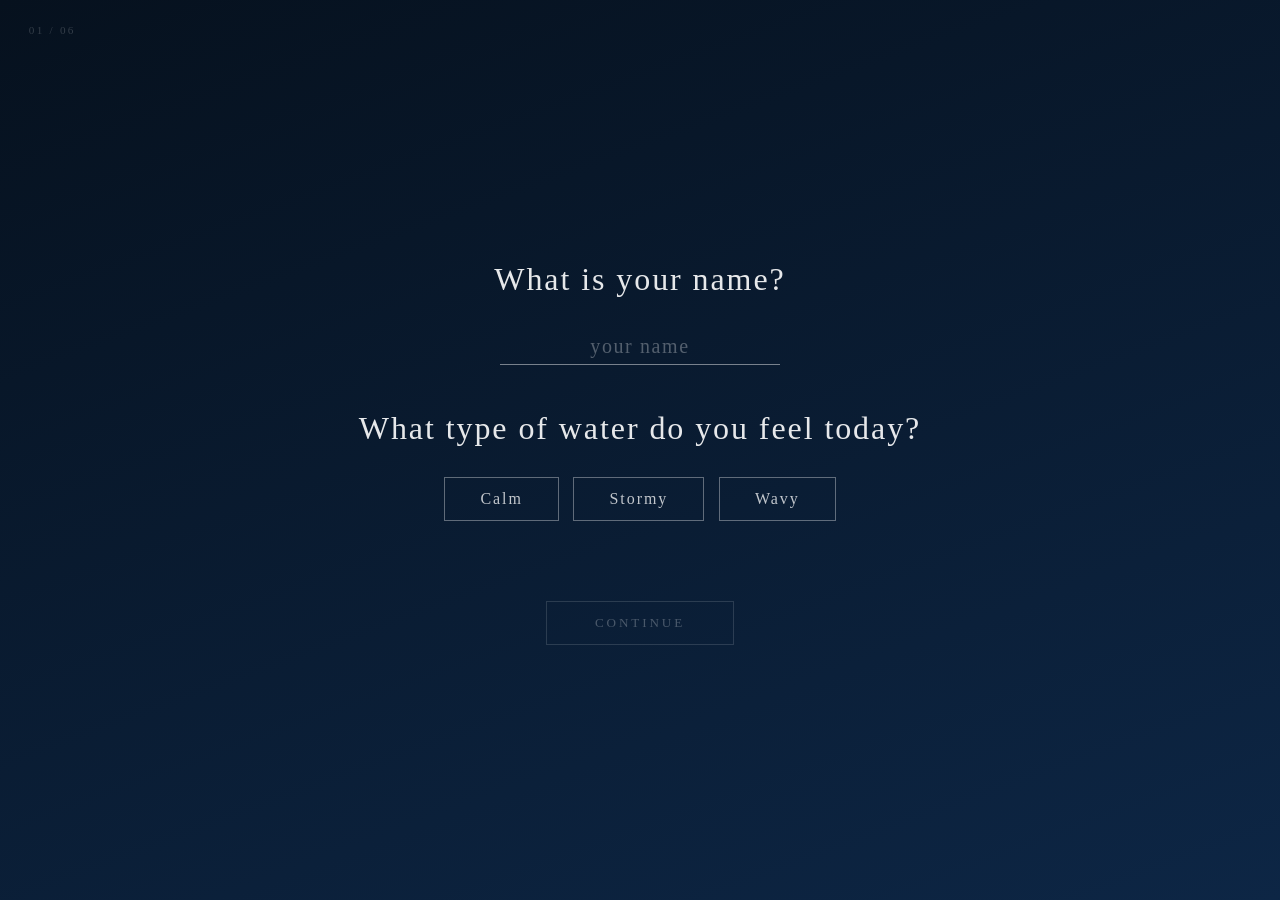
==== form.html @ 4baa75a4 "Add Water Memory form page Co-Authored-By: Claude Sonnet 4.6 <noreply@anthropic.com>" ====
<!DOCTYPE html>
<html lang="en">
<head>
  <meta charset="UTF-8" />
  <meta name="viewport" content="width=device-width, initial-scale=1.0"/>
  <title>Water Memory</title>
  <style>
    *, *::before, *::after { margin: 0; padding: 0; box-sizing: border-box; }

    body {
      font-family: 'Georgia', serif;
      height: 100vh;
      overflow: hidden;
    }

    /* ── Page system ── */
    .page {
      display: none;
      flex-direction: column;
      align-items: center;
      justify-content: center;
      height: 100vh;
      padding: 2rem;
      text-align: center;
      position: relative;
      overflow: hidden;
      animation: fadeIn 1.4s ease;
    }
    .page.active { display: flex; }

    @keyframes fadeIn {
      from { opacity: 0; transform: translateY(12px); }
      to   { opacity: 1; transform: translateY(0); }
    }

    /* ── Typography ── */
    h1 {
      color: rgba(255,255,255,0.9);
      font-size: clamp(1.4rem, 3vw, 2rem);
      font-weight: 300;
      letter-spacing: 0.06em;
      margin-bottom: 1.6rem;
      line-height: 1.5;
    }
    h2 {
      color: rgba(255,255,255,0.88);
      font-size: clamp(1.2rem, 2.5vw, 1.7rem);
      font-weight: 300;
      letter-spacing: 0.08em;
      line-height: 1.8;
      max-width: 600px;
      position: relative;
      z-index: 2;
    }
    h2 em { font-style: italic; opacity: 0.85; }

    /* ── Name input ── */
    .name-wrap { margin-bottom: 2.4rem; }
    input[type="text"] {
      background: transparent;
      border: none;
      border-bottom: 1px solid rgba(255,255,255,0.45);
      color: white;
      font-family: Georgia, serif;
      font-size: 1.25rem;
      letter-spacing: 0.08em;
      outline: none;
      padding: 0.4rem 0;
      text-align: center;
      width: 280px;
    }
    input[type="text"]::placeholder { color: rgba(255,255,255,0.3); }

    /* ── Water buttons ── */
    .water-options {
      display: flex;
      flex-wrap: wrap;
      gap: 0.9rem;
      justify-content: center;
      margin-bottom: 2.4rem;
    }
    .water-btn {
      background: transparent;
      border: 1px solid rgba(255,255,255,0.35);
      color: rgba(255,255,255,0.75);
      cursor: pointer;
      font-family: Georgia, serif;
      font-size: 1rem;
      letter-spacing: 0.12em;
      padding: 0.75rem 2.2rem;
      transition: all 0.35s ease;
    }
    .water-btn:hover  { background: rgba(255,255,255,0.08); border-color: rgba(255,255,255,0.65); color: white; }
    .water-btn.selected { background: rgba(255,255,255,0.15); border-color: white; color: white; }

    /* ── Nav / action buttons ── */
    .next-btn, .submit-btn {
      background: transparent;
      border: 1px solid rgba(255,255,255,0.45);
      color: rgba(255,255,255,0.85);
      cursor: pointer;
      font-family: Georgia, serif;
      font-size: 0.82rem;
      letter-spacing: 0.22em;
      margin-top: 2.6rem;
      padding: 0.8rem 3rem;
      position: relative;
      text-transform: uppercase;
      transition: all 0.3s ease;
      z-index: 2;
    }
    .next-btn:hover, .submit-btn:hover { background: rgba(255,255,255,0.1); border-color: white; color: white; }
    .next-btn:disabled { opacity: 0.3; cursor: default; }

    /* ── Backgrounds ── */
    #step-1         { background: linear-gradient(160deg, #06111e 0%, #0d2645 100%); }
    #step-calm      { background: linear-gradient(180deg, #020e1f 0%, #0b2653 55%, #1a4a8a 100%); }
    #step-stormy    { background: linear-gradient(180deg, #111827 0%, #1e2f4a 50%, #2d3b5e 100%); }
    #step-wavy      { background: #140828; }
    #step-breathe   { background: linear-gradient(160deg, #06111e 0%, #0d2645 100%); }
    #step-choose    { background: linear-gradient(160deg, #06111e 0%, #0d2645 100%); }
    #step-voice     { background: linear-gradient(160deg, #06111e 0%, #0d2645 100%); }
    #step-text      { background: linear-gradient(160deg, #06111e 0%, #0d2645 100%); }
    #step-thankyou  { background: linear-gradient(160deg, #06111e 0%, #0d2645 100%); }

    /* ── Wavy orbs ── */
    .orb {
      position: absolute;
      border-radius: 50%;
      filter: blur(90px);
      opacity: 0.55;
      pointer-events: none;
    }
    .orb-1 { width:480px; height:480px; background:#5b21b6; top:-160px; left:-140px; animation:drift1 10s ease-in-out infinite; }
    .orb-2 { width:420px; height:420px; background:#1d4ed8; bottom:-120px; right:-100px; animation:drift2 12s ease-in-out infinite; }
    .orb-3 { width:320px; height:320px; background:#7c3aed; top:50%; left:52%; transform:translate(-50%,-50%); animation:drift3 9s ease-in-out infinite; }
    @keyframes drift1 { 0%,100%{transform:translate(0,0) scale(1)} 50%{transform:translate(50px,40px) scale(1.08)} }
    @keyframes drift2 { 0%,100%{transform:translate(0,0) scale(1)} 50%{transform:translate(-45px,-35px) scale(1.06)} }
    @keyframes drift3 { 0%,100%{transform:translate(-50%,-50%) scale(1)} 50%{transform:translate(-50%,calc(-50% + 28px)) scale(1.04)} }

    /* ── Breathe ── */
    .breathe-lines { display:flex; flex-direction:column; gap:0.6rem; z-index:2; }
    .breathe-lines p { color:rgba(255,255,255,0.85); font-size:clamp(1rem,2.2vw,1.35rem); font-weight:300; letter-spacing:0.18em; }

    /* ═══════════════════════════════════════════
       STEP 4 — CHOOSE FORMAT
    ═══════════════════════════════════════════ */
    .choose-options {
      display: flex;
      gap: 1.4rem;
      margin-top: 0.5rem;
      z-index: 2;
    }
    .choose-card {
      background: transparent;
      border: 1px solid rgba(255,255,255,0.3);
      color: rgba(255,255,255,0.75);
      cursor: pointer;
      font-family: Georgia, serif;
      display: flex;
      flex-direction: column;
      align-items: center;
      gap: 0.8rem;
      padding: 2rem 2.6rem;
      transition: all 0.35s ease;
      width: 160px;
    }
    .choose-card:hover {
      background: rgba(255,255,255,0.07);
      border-color: rgba(255,255,255,0.7);
      color: white;
    }
    .choose-card-icon { font-size: 2rem; line-height: 1; }
    .choose-card-label {
      font-size: 0.8rem;
      letter-spacing: 0.18em;
      text-transform: uppercase;
    }

    /* ═══════════════════════════════════════════
       STEP 5a — VOICE
    ═══════════════════════════════════════════ */
    #step-voice { justify-content: center; gap: 0; }

    .voice-section {
      display: flex;
      flex-direction: column;
      align-items: center;
      gap: 0.55rem;
      width: 100%;
      max-width: 400px;
      z-index: 2;
    }

    /* Pulsing ring wrapper */
    .record-wrap {
      position: relative;
      display: flex;
      align-items: center;
      justify-content: center;
      width: 100px;
      height: 100px;
      margin-bottom: 0.3rem;
    }
    .record-ring {
      position: absolute;
      inset: 0;
      border-radius: 50%;
      border: 1.5px solid rgba(255,255,255,0.2);
      transition: transform 0.3s, opacity 0.3s;
    }
    .record-ring.pulsing  { animation: ringPulse  1s ease-in-out infinite; border-color: rgba(255,90,90,0.6); }
    .record-ring-2 {
      position: absolute;
      inset: -12px;
      border-radius: 50%;
      border: 1px solid transparent;
    }
    .record-ring-2.pulsing { animation: ringPulse2 1s ease-in-out infinite 0.25s; border-color: rgba(255,90,90,0.3); }

    @keyframes ringPulse  { 0%,100%{transform:scale(1); opacity:.8} 50%{transform:scale(1.5); opacity:.15} }
    @keyframes ringPulse2 { 0%,100%{transform:scale(1); opacity:.5} 50%{transform:scale(1.65);opacity:0}   }

    .record-btn {
      width: 76px;
      height: 76px;
      border-radius: 50%;
      border: 1px solid rgba(255,255,255,0.5);
      background: rgba(255,255,255,0.06);
      color: white;
      cursor: pointer;
      display: flex;
      align-items: center;
      justify-content: center;
      font-size: 1.8rem;
      position: relative;
      transition: background 0.25s, border-color 0.25s, transform 0.1s;
      user-select: none;
      -webkit-user-select: none;
      touch-action: none;
      z-index: 1;
    }
    .record-btn.recording {
      background: rgba(220,60,60,0.25);
      border-color: rgba(255,100,100,0.8);
      transform: scale(0.95);
    }

    .record-hint  { color:rgba(255,255,255,0.4); font-size:0.72rem; letter-spacing:0.16em; text-transform:uppercase; transition:color .3s; }
    .record-hint.active { color:rgba(255,150,150,0.85); }
    .record-timer { color:rgba(255,255,255,0.55); font-size:1rem; letter-spacing:0.12em; font-variant-numeric:tabular-nums; min-height:1.4rem; }
    .mic-error    { color:rgba(255,130,130,0.75); font-size:0.72rem; letter-spacing:0.08em; min-height:1rem; max-width:340px; text-align:center; }

    /* Playback */
    .audio-preview {
      display: none;
      flex-direction: column;
      align-items: center;
      gap: 0.5rem;
      width: 100%;
    }
    .audio-preview audio {
      width: 100%;
      max-width: 300px;
      filter: invert(1) opacity(0.65);
      height: 32px;
    }
    .rerecord-btn {
      background: transparent;
      border: none;
      color: rgba(255,255,255,0.3);
      cursor: pointer;
      font-family: Georgia, serif;
      font-size: 0.72rem;
      letter-spacing: 0.14em;
      text-transform: uppercase;
      transition: color 0.2s;
    }
    .rerecord-btn:hover { color: rgba(255,255,255,0.7); }

    /* Divider */
    .upload-divider {
      display: flex;
      align-items: center;
      gap: 0.8rem;
      width: 100%;
      margin: 0.6rem 0;
    }
    .upload-divider::before,
    .upload-divider::after { content:''; flex:1; height:1px; background:rgba(255,255,255,0.1); }
    .upload-divider span   { color:rgba(255,255,255,0.22); font-size:0.7rem; letter-spacing:0.2em; text-transform:uppercase; }

    /* File fallback link */
    .upload-file-label {
      color: rgba(255,255,255,0.35);
      font-size: 0.75rem;
      letter-spacing: 0.12em;
      text-decoration: underline;
      text-underline-offset: 3px;
      cursor: pointer;
      transition: color 0.2s;
    }
    .upload-file-label:hover { color: rgba(255,255,255,0.65); }
    input[type="file"] { display: none; }

    /* ═══════════════════════════════════════════
       STEP 5b — TEXT
    ═══════════════════════════════════════════ */
    #step-text { justify-content: center; }

    .text-section {
      display: flex;
      flex-direction: column;
      align-items: center;
      gap: 1rem;
      width: 100%;
      max-width: 520px;
      z-index: 2;
    }

    textarea {
      background: rgba(255,255,255,0.04);
      border: 1px solid rgba(255,255,255,0.2);
      border-radius: 0;
      color: rgba(255,255,255,0.85);
      font-family: Georgia, serif;
      font-size: 1rem;
      letter-spacing: 0.04em;
      line-height: 1.8;
      outline: none;
      padding: 1.2rem 1.4rem;
      resize: none;
      width: 100%;
      height: 200px;
      transition: border-color 0.3s;
    }
    textarea::placeholder { color: rgba(255,255,255,0.2); }
    textarea:focus { border-color: rgba(255,255,255,0.45); }

    /* Upload doc fallback inside text section */
    .text-divider {
      display: flex;
      align-items: center;
      gap: 0.8rem;
      width: 100%;
    }
    .text-divider::before,
    .text-divider::after { content:''; flex:1; height:1px; background:rgba(255,255,255,0.1); }
    .text-divider span   { color:rgba(255,255,255,0.22); font-size:0.7rem; letter-spacing:0.2em; text-transform:uppercase; }

    .text-file-label {
      color: rgba(255,255,255,0.35);
      font-size: 0.75rem;
      letter-spacing: 0.12em;
      text-decoration: underline;
      text-underline-offset: 3px;
      cursor: pointer;
      transition: color 0.2s;
    }
    .text-file-label:hover { color: rgba(255,255,255,0.65); }
    .text-file-status { color:rgba(255,255,255,0.5); font-size:0.75rem; min-height:1rem; }

    /* ── Thank you ── */
    .thankyou-name { color:rgba(255,255,255,0.4); font-size:0.85rem; letter-spacing:0.22em; text-transform:uppercase; margin-bottom:1.2rem; }

    /* ── Step indicator ── */
    .step-indicator {
      position: absolute;
      top: 1.5rem;
      left: 1.8rem;
      color: rgba(255,255,255,0.18);
      font-size: 0.7rem;
      letter-spacing: 0.2em;
      text-transform: uppercase;
      z-index: 10;
    }

    /* Back link */
    .back-link {
      position: absolute;
      bottom: 1.8rem;
      left: 50%;
      transform: translateX(-50%);
      background: none;
      border: none;
      color: rgba(255,255,255,0.2);
      cursor: pointer;
      font-family: Georgia, serif;
      font-size: 0.7rem;
      letter-spacing: 0.18em;
      text-transform: uppercase;
      transition: color 0.2s;
      z-index: 10;
    }
    .back-link:hover { color: rgba(255,255,255,0.5); }
  </style>
</head>
<body>

<!-- ─────────────────────────────────────────
     STEP 1 · Name + Water Type
───────────────────────────────────────── -->
<div class="page active" id="step-1">
  <span class="step-indicator">01 / 06</span>

  <div class="name-wrap">
    <h1>What is your name?</h1>
    <input type="text" id="name-input" placeholder="your name" autocomplete="off" />
  </div>

  <h1>What type of water do you feel today?</h1>
  <div class="water-options">
    <button class="water-btn" data-type="calm">Calm</button>
    <button class="water-btn" data-type="stormy">Stormy</button>
    <button class="water-btn" data-type="wavy">Wavy</button>
  </div>

  <button class="next-btn" id="step1-next" disabled>Continue</button>
</div>


<!-- ─────────────────────────────────────────
     STEP 2a · Calm
───────────────────────────────────────── -->
<div class="page" id="step-calm">
  <span class="step-indicator">02 / 06</span>
  <h2 id="calm-greeting" style="font-size:0.9rem;letter-spacing:0.22em;opacity:0.4;margin-bottom:1.8rem;text-transform:uppercase;"></h2>
  <h2>Close your eyes and remember<br>a <em>calm</em> memory next to the water.</h2>
  <button class="next-btn" onclick="goTo('step-breathe')">Next</button>
</div>


<!-- ─────────────────────────────────────────
     STEP 2b · Stormy
───────────────────────────────────────── -->
<div class="page" id="step-stormy">
  <span class="step-indicator">02 / 06</span>
  <div class="orb orb-1" style="background:#1e2f4a;filter:blur(100px);opacity:.4;"></div>
  <h2 id="stormy-greeting" style="font-size:0.9rem;letter-spacing:0.22em;opacity:0.4;margin-bottom:1.8rem;text-transform:uppercase;"></h2>
  <h2>Close your eyes and remember<br>a <em>stormy</em> memory next to the water.</h2>
  <button class="next-btn" onclick="goTo('step-breathe')" style="position:relative;z-index:2;">Next</button>
</div>


<!-- ─────────────────────────────────────────
     STEP 2c · Wavy
───────────────────────────────────────── -->
<div class="page" id="step-wavy">
  <span class="step-indicator">02 / 06</span>
  <div class="orb orb-1"></div>
  <div class="orb orb-2"></div>
  <div class="orb orb-3"></div>
  <h2 id="wavy-greeting" style="font-size:0.9rem;letter-spacing:0.22em;opacity:0.4;margin-bottom:1.8rem;text-transform:uppercase;"></h2>
  <h2>Close your eyes and remember<br>a <em>wavy</em> memory next to the water.</h2>
  <button class="next-btn" onclick="goTo('step-breathe')">Next</button>
</div>


<!-- ─────────────────────────────────────────
     STEP 3 · Breathe
───────────────────────────────────────── -->
<div class="page" id="step-breathe">
  <span class="step-indicator">03 / 06</span>
  <div class="breathe-lines">
    <p>Close your eyes.</p>
    <p>Breathe for 10 seconds.</p>
  </div>
  <button class="next-btn" onclick="goTo('step-choose')">Next</button>
</div>


<!-- ─────────────────────────────────────────
     STEP 4 · Choose format
───────────────────────────────────────── -->
<div class="page" id="step-choose">
  <span class="step-indicator">04 / 06</span>
  <h1 style="margin-bottom:2.4rem;">How would you like<br>to leave your memory?</h1>

  <div class="choose-options">
    <button class="choose-card" onclick="goTo('step-voice')">
      <span class="choose-card-icon">🎙</span>
      <span class="choose-card-label">Voice</span>
    </button>
    <button class="choose-card" onclick="goTo('step-text')">
      <span class="choose-card-icon">✍️</span>
      <span class="choose-card-label">Text</span>
    </button>
  </div>

  <button class="back-link" onclick="goTo('step-breathe')">← back</button>
</div>


<!-- ─────────────────────────────────────────
     STEP 5a · Voice recording
───────────────────────────────────────── -->
<div class="page" id="step-voice">
  <span class="step-indicator">05 / 06</span>
  <h1 style="margin-bottom:2rem;font-size:1.1rem;letter-spacing:0.1em;opacity:0.7;">Leave your voice memory.</h1>

  <div class="voice-section">
    <!-- Animated record button -->
    <div class="record-wrap">
      <div class="record-ring"   id="record-ring"></div>
      <div class="record-ring-2" id="record-ring-2"></div>
      <button class="record-btn" id="record-btn" aria-label="Hold to record">🎙</button>
    </div>

    <p class="record-hint" id="record-hint">Hold to record</p>
    <p class="record-timer"  id="record-timer"></p>
    <p class="mic-error"     id="mic-error"></p>

    <!-- Playback after recording -->
    <div class="audio-preview" id="audio-preview">
      <audio id="audio-playback" controls></audio>
      <button class="rerecord-btn" id="rerecord-btn">↺ Record again</button>
    </div>

    <!-- Upload fallback -->
    <div class="upload-divider"><span>or upload a file</span></div>
    <label for="voice-upload">
      <span class="upload-file-label" id="voice-file-label">Choose audio file</span>
      <input type="file" id="voice-upload" accept="audio/*" onchange="voiceFileSelected(this)">
    </label>
  </div>

  <button class="submit-btn" onclick="submitForm()">Submit Memory</button>
  <button class="back-link" onclick="goTo('step-choose')">← back</button>
</div>


<!-- ─────────────────────────────────────────
     STEP 5b · Text memory
───────────────────────────────────────── -->
<div class="page" id="step-text">
  <span class="step-indicator">05 / 06</span>
  <h1 style="margin-bottom:1.6rem;font-size:1.1rem;letter-spacing:0.1em;opacity:0.7;">Write your memory.</h1>

  <div class="text-section">
    <textarea
      id="memory-textarea"
      placeholder="Begin writing…"
      spellcheck="false"
    ></textarea>

    <p class="text-file-status" id="text-file-status"></p>

    <div class="text-divider"><span>or upload a document</span></div>
    <label for="text-upload">
      <span class="text-file-label" id="text-file-label">Choose file (.txt · .doc · .pdf)</span>
      <input type="file" id="text-upload" accept=".txt,.doc,.docx,.pdf" onchange="textFileSelected(this)">
    </label>
  </div>

  <button class="submit-btn" onclick="submitForm()">Submit Memory</button>
  <button class="back-link" onclick="goTo('step-choose')">← back</button>
</div>


<!-- ─────────────────────────────────────────
     STEP 6 · Thank You
───────────────────────────────────────── -->
<div class="page" id="step-thankyou">
  <span class="step-indicator">06 / 06</span>
  <p class="thankyou-name" id="thankyou-name"></p>
  <h2>Your memory has been received.<br><br>Thank you.</h2>
</div>


<!-- ─────────────────────────────────────────
     SCRIPTS
───────────────────────────────────────── -->
<script>
  /* ═══════════════════════════════════════
     STATE
  ═══════════════════════════════════════ */
  let selectedWater = null;
  let userName      = '';
  let recordedBlob  = null;   // live recording
  let voiceFile     = null;   // uploaded audio file
  let textFile      = null;   // uploaded text file

  /* ═══════════════════════════════════════
     STEP 1 — name + water
  ═══════════════════════════════════════ */
  document.querySelectorAll('.water-btn').forEach(btn => {
    btn.addEventListener('click', function () {
      document.querySelectorAll('.water-btn').forEach(b => b.classList.remove('selected'));
      this.classList.add('selected');
      selectedWater = this.dataset.type;
      validateStep1();
    });
  });
  document.getElementById('name-input').addEventListener('input', validateStep1);

  function validateStep1() {
    const name = document.getElementById('name-input').value.trim();
    document.getElementById('step1-next').disabled = !(name && selectedWater);
  }

  document.getElementById('step1-next').addEventListener('click', function () {
    if (this.disabled) return;
    userName = document.getElementById('name-input').value.trim();
    const g  = userName.toUpperCase();
    ['calm','stormy','wavy'].forEach(t =>
      document.getElementById(t + '-greeting').textContent = g
    );
    goTo('step-' + selectedWater);
  });

  /* ═══════════════════════════════════════
     PAGE TRANSITIONS
  ═══════════════════════════════════════ */
  function goTo(pageId) {
    document.querySelectorAll('.page').forEach(p => p.classList.remove('active'));
    const t = document.getElementById(pageId);
    t.classList.add('active');
    t.style.animation = 'none';
    t.offsetHeight;
    t.style.animation = '';
  }

  /* ═══════════════════════════════════════
     PRESS-AND-HOLD VOICE RECORDER
  ═══════════════════════════════════════ */
  const recordBtn   = document.getElementById('record-btn');
  const recordRing  = document.getElementById('record-ring');
  const recordRing2 = document.getElementById('record-ring-2');
  const recordHint  = document.getElementById('record-hint');
  const recordTimer = document.getElementById('record-timer');
  const micError    = document.getElementById('mic-error');
  const audioPreview  = document.getElementById('audio-preview');
  const audioPlayback = document.getElementById('audio-playback');

  let mediaRecorder = null;
  let audioChunks   = [];
  let micStream     = null;
  let timerInterval = null;
  let recSeconds    = 0;
  let isRecording   = false;

  async function startRecording() {
    if (isRecording) return;
    micError.textContent = '';
    try {
      micStream   = await navigator.mediaDevices.getUserMedia({ audio: true });
      audioChunks = [];

      const mimeType = MediaRecorder.isTypeSupported('audio/webm;codecs=opus')
        ? 'audio/webm;codecs=opus'
        : MediaRecorder.isTypeSupported('audio/webm') ? 'audio/webm' : 'audio/ogg';

      mediaRecorder = new MediaRecorder(micStream, { mimeType });
      mediaRecorder.ondataavailable = e => { if (e.data?.size > 0) audioChunks.push(e.data); };
      mediaRecorder.onstop = () => {
        recordedBlob = new Blob(audioChunks, { type: mimeType });
        audioPlayback.src = URL.createObjectURL(recordedBlob);
        audioPreview.style.display = 'flex';
        recordHint.textContent = '✓  Recording saved';
        recordHint.classList.remove('active');
        recordTimer.textContent = '';
        micStream.getTracks().forEach(t => t.stop());
        voiceFile = null;
        document.getElementById('voice-file-label').textContent = 'Choose audio file';
      };

      mediaRecorder.start(100);
      isRecording = true;
      recordBtn.classList.add('recording');
      recordRing.classList.add('pulsing');
      recordRing2.classList.add('pulsing');
      recordHint.textContent = 'Recording…';
      recordHint.classList.add('active');
      recSeconds = 0;
      recordTimer.textContent = '0:00';
      timerInterval = setInterval(() => {
        recSeconds++;
        recordTimer.textContent = `${Math.floor(recSeconds/60)}:${String(recSeconds%60).padStart(2,'0')}`;
      }, 1000);

    } catch (err) {
      micError.textContent = err.name === 'NotAllowedError'
        ? 'Microphone access denied — please allow it in your browser settings.'
        : 'Could not access microphone.';
    }
  }

  function stopRecording() {
    if (!isRecording) return;
    isRecording = false;
    clearInterval(timerInterval);
    if (mediaRecorder?.state !== 'inactive') mediaRecorder.stop();
    recordBtn.classList.remove('recording');
    recordRing.classList.remove('pulsing');
    recordRing2.classList.remove('pulsing');
  }

  recordBtn.addEventListener('mousedown',   e => { e.preventDefault(); startRecording(); });
  recordBtn.addEventListener('mouseup',     stopRecording);
  recordBtn.addEventListener('mouseleave',  stopRecording);
  recordBtn.addEventListener('touchstart',  e => { e.preventDefault(); startRecording(); }, { passive: false });
  recordBtn.addEventListener('touchend',    e => { e.preventDefault(); stopRecording();  }, { passive: false });
  recordBtn.addEventListener('touchcancel', stopRecording);

  document.getElementById('rerecord-btn').addEventListener('click', () => {
    recordedBlob = null;
    audioPlayback.src = '';
    audioPreview.style.display = 'none';
    recordHint.textContent = 'Hold to record';
    recordTimer.textContent = '';
    micError.textContent = '';
  });

  /* ═══════════════════════════════════════
     FILE INPUTS
  ═══════════════════════════════════════ */
  function voiceFileSelected(input) {
    if (!input.files?.[0]) return;
    voiceFile    = input.files[0];
    recordedBlob = null;
    audioPlayback.src = '';
    audioPreview.style.display = 'none';
    recordHint.textContent = 'Hold to record';
    document.getElementById('voice-file-label').textContent = '✓  ' + voiceFile.name;
  }

  function textFileSelected(input) {
    if (!input.files?.[0]) return;
    textFile = input.files[0];
    document.getElementById('text-file-label').textContent   = '✓  ' + textFile.name;
    document.getElementById('text-file-status').textContent  = '';
    document.getElementById('memory-textarea').value = '';
  }

  /* ═══════════════════════════════════════
     SUBMIT
     ─────────────────────────────────────
     Replace the console.log below with
     your chosen endpoint, e.g.:
       uploadToGoogleDrive(payload)
       uploadToFormspree(payload)
  ═══════════════════════════════════════ */
  function submitForm() {
    const audio     = recordedBlob || voiceFile;
    const textTyped = document.getElementById('memory-textarea').value.trim();
    const textDoc   = textFile;

    const payload = {
      name:  userName,
      water: selectedWater,
      audio,       // Blob or File
      textTyped,   // string (from textarea)
      textDoc      // File (.txt / .doc / .pdf)
    };

    console.log('📤 Submission:', payload);

    // ── Drop-in your upload function here ──
    // uploadToGoogleDrive(payload);

    document.getElementById('thankyou-name').textContent = userName;
    goTo('step-thankyou');
  }
</script>
</body>
</html>
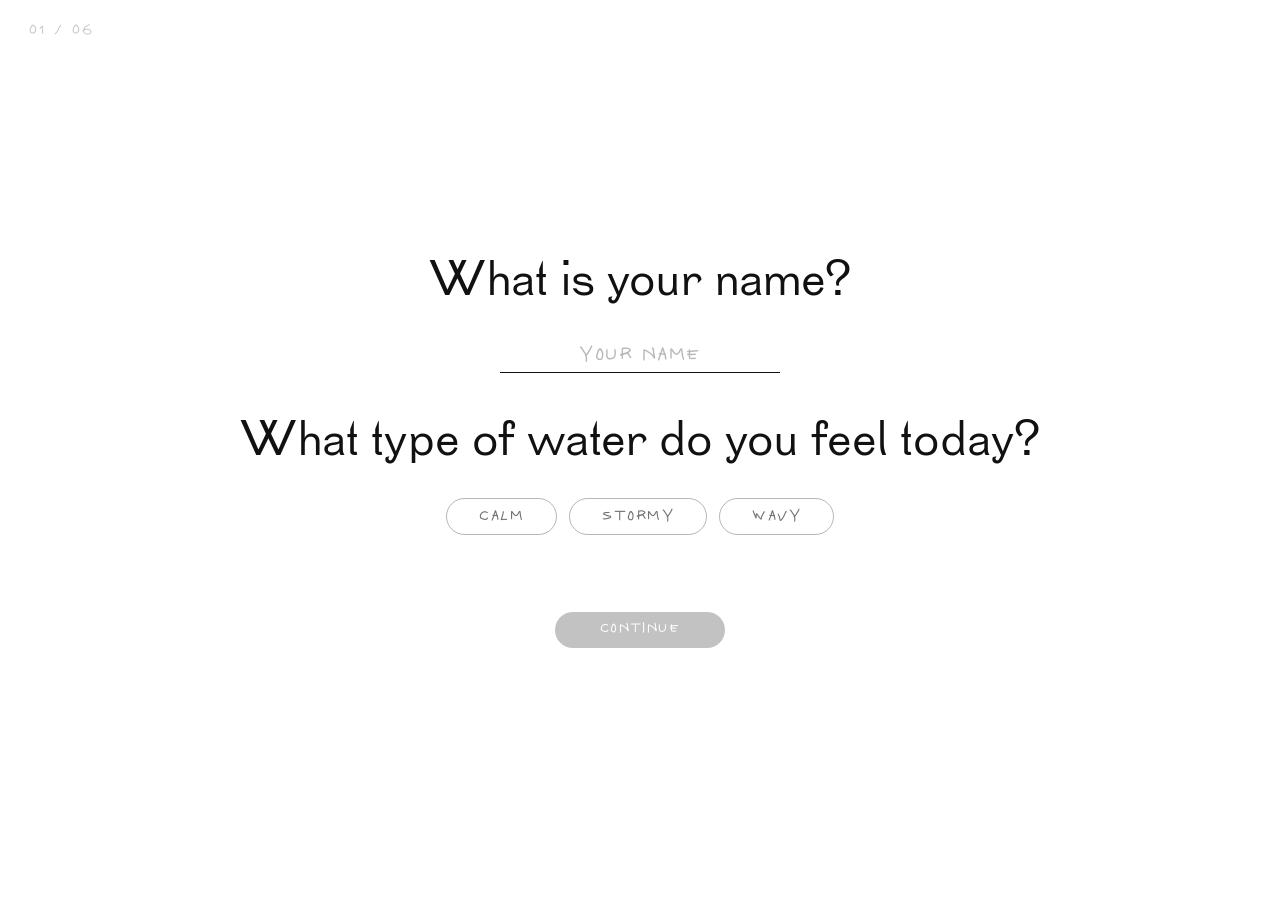
==== commit 3eb7c624: "Restyle form with She Tells design system NaNTresor/CeleScript fonts, white background, brown accent" ====
--- a/form.html
+++ b/form.html
@@ -3,14 +3,42 @@
 <head>
   <meta charset="UTF-8" />
   <meta name="viewport" content="width=device-width, initial-scale=1.0"/>
-  <title>Water Memory</title>
+  <title>Water Memory — She Tells</title>
   <style>
+    @font-face {
+      font-family: 'CeleScript';
+      src: url('Fonts/Celescript (2).ttf') format('truetype');
+    }
+    @font-face {
+      font-family: 'NaNTresor';
+      src: url('Fonts/NaNTresor/ttf/NaNTresorM-ExtraLight.ttf') format('truetype');
+      font-weight: 200;
+    }
+    @font-face {
+      font-family: 'NaNTresor';
+      src: url('Fonts/NaNTresor/ttf/NaNTresorM-Regular.ttf') format('truetype');
+      font-weight: 400;
+    }
+    @font-face {
+      font-family: 'NaNTresor';
+      src: url('Fonts/NaNTresor/ttf/NaNTresorM-Bold.ttf') format('truetype');
+      font-weight: 700;
+    }
+
+    :root {
+      --black: #111111;
+      --white: #ffffff;
+      --brown: #5B2915;
+      --grey:  rgba(17,17,17,0.12);
+    }
+
     *, *::before, *::after { margin: 0; padding: 0; box-sizing: border-box; }
 
-    body {
-      font-family: 'Georgia', serif;
-      height: 100vh;
+    html, body {
+      width: 100%;
+      height: 100%;
       overflow: hidden;
+      background: var(--white);
     }
 
     /* ── Page system ── */
@@ -24,164 +52,184 @@
       text-align: center;
       position: relative;
       overflow: hidden;
-      animation: fadeIn 1.4s ease;
+      background: var(--white);
+      animation: fadeIn 1s ease;
     }
     .page.active { display: flex; }
 
     @keyframes fadeIn {
-      from { opacity: 0; transform: translateY(12px); }
+      from { opacity: 0; transform: translateY(10px); }
       to   { opacity: 1; transform: translateY(0); }
     }
 
     /* ── Typography ── */
     h1 {
-      color: rgba(255,255,255,0.9);
-      font-size: clamp(1.4rem, 3vw, 2rem);
-      font-weight: 300;
-      letter-spacing: 0.06em;
-      margin-bottom: 1.6rem;
+      font-family: 'NaNTresor', serif;
+      font-weight: 200;
+      color: var(--black);
+      font-size: clamp(1.8rem, 4vw, 3rem);
+      letter-spacing: -0.02em;
+      margin-bottom: 1.8rem;
+      line-height: 1.2;
+    }
+    h2 {
+      font-family: 'NaNTresor', serif;
+      font-weight: 200;
+      color: var(--black);
+      font-size: clamp(1.4rem, 3vw, 2.2rem);
+      letter-spacing: -0.01em;
       line-height: 1.5;
-    }
-    h2 {
-      color: rgba(255,255,255,0.88);
-      font-size: clamp(1.2rem, 2.5vw, 1.7rem);
-      font-weight: 300;
-      letter-spacing: 0.08em;
-      line-height: 1.8;
       max-width: 600px;
       position: relative;
       z-index: 2;
     }
-    h2 em { font-style: italic; opacity: 0.85; }
+    h2 em { font-style: italic; color: var(--brown); }
 
     /* ── Name input ── */
     .name-wrap { margin-bottom: 2.4rem; }
     input[type="text"] {
       background: transparent;
       border: none;
-      border-bottom: 1px solid rgba(255,255,255,0.45);
-      color: white;
-      font-family: Georgia, serif;
-      font-size: 1.25rem;
+      border-bottom: 1.5px solid var(--black);
+      color: var(--black);
+      font-family: 'CeleScript', cursive;
+      font-size: 1.2rem;
       letter-spacing: 0.08em;
       outline: none;
       padding: 0.4rem 0;
       text-align: center;
       width: 280px;
-    }
-    input[type="text"]::placeholder { color: rgba(255,255,255,0.3); }
+      transition: border-color 0.2s;
+    }
+    input[type="text"]:focus { border-color: var(--brown); }
+    input[type="text"]::placeholder { color: rgba(17,17,17,0.3); }
 
     /* ── Water buttons ── */
     .water-options {
       display: flex;
       flex-wrap: wrap;
-      gap: 0.9rem;
+      gap: 0.75rem;
       justify-content: center;
       margin-bottom: 2.4rem;
     }
     .water-btn {
       background: transparent;
-      border: 1px solid rgba(255,255,255,0.35);
-      color: rgba(255,255,255,0.75);
+      border: 1.5px solid rgba(17,17,17,0.3);
+      color: rgba(17,17,17,0.6);
       cursor: pointer;
-      font-family: Georgia, serif;
-      font-size: 1rem;
-      letter-spacing: 0.12em;
-      padding: 0.75rem 2.2rem;
-      transition: all 0.35s ease;
-    }
-    .water-btn:hover  { background: rgba(255,255,255,0.08); border-color: rgba(255,255,255,0.65); color: white; }
-    .water-btn.selected { background: rgba(255,255,255,0.15); border-color: white; color: white; }
-
-    /* ── Nav / action buttons ── */
+      font-family: 'CeleScript', cursive;
+      font-size: clamp(11px, 1.2vw, 15px);
+      letter-spacing: 0.1em;
+      padding: 0.6rem 2rem;
+      border-radius: 2rem;
+      transition: all 0.25s ease;
+    }
+    .water-btn:hover { border-color: var(--black); color: var(--black); }
+    .water-btn.selected {
+      background: var(--brown);
+      border-color: var(--brown);
+      color: var(--white);
+    }
+
+    /* ── Primary action buttons ── */
     .next-btn, .submit-btn {
-      background: transparent;
-      border: 1px solid rgba(255,255,255,0.45);
-      color: rgba(255,255,255,0.85);
+      background: var(--black);
+      border: none;
+      color: var(--white);
       cursor: pointer;
-      font-family: Georgia, serif;
-      font-size: 0.82rem;
-      letter-spacing: 0.22em;
-      margin-top: 2.6rem;
-      padding: 0.8rem 3rem;
+      font-family: 'CeleScript', cursive;
+      font-size: clamp(11px, 1.1vw, 14px);
+      letter-spacing: 0.1em;
+      margin-top: 2.4rem;
+      padding: 0.65rem 2.8rem;
+      border-radius: 2rem;
+      text-transform: uppercase;
+      transition: background 0.2s, transform 0.1s;
       position: relative;
+      z-index: 2;
+    }
+    .next-btn:hover, .submit-btn:hover { background: #333; }
+    .next-btn:active, .submit-btn:active { transform: scale(0.97); }
+    .next-btn:disabled { opacity: 0.25; cursor: default; }
+
+    /* ── Step indicator ── */
+    .step-indicator {
+      position: absolute;
+      top: 1.5rem;
+      left: 1.8rem;
+      font-family: 'CeleScript', cursive;
+      color: rgba(17,17,17,0.25);
+      font-size: clamp(9px, 1vw, 12px);
+      letter-spacing: 0.2em;
       text-transform: uppercase;
-      transition: all 0.3s ease;
-      z-index: 2;
-    }
-    .next-btn:hover, .submit-btn:hover { background: rgba(255,255,255,0.1); border-color: white; color: white; }
-    .next-btn:disabled { opacity: 0.3; cursor: default; }
-
-    /* ── Backgrounds ── */
-    #step-1         { background: linear-gradient(160deg, #06111e 0%, #0d2645 100%); }
-    #step-calm      { background: linear-gradient(180deg, #020e1f 0%, #0b2653 55%, #1a4a8a 100%); }
-    #step-stormy    { background: linear-gradient(180deg, #111827 0%, #1e2f4a 50%, #2d3b5e 100%); }
-    #step-wavy      { background: #140828; }
-    #step-breathe   { background: linear-gradient(160deg, #06111e 0%, #0d2645 100%); }
-    #step-choose    { background: linear-gradient(160deg, #06111e 0%, #0d2645 100%); }
-    #step-voice     { background: linear-gradient(160deg, #06111e 0%, #0d2645 100%); }
-    #step-text      { background: linear-gradient(160deg, #06111e 0%, #0d2645 100%); }
-    #step-thankyou  { background: linear-gradient(160deg, #06111e 0%, #0d2645 100%); }
-
-    /* ── Wavy orbs ── */
-    .orb {
+      z-index: 10;
+    }
+
+    /* ── Back link ── */
+    .back-link {
       position: absolute;
-      border-radius: 50%;
-      filter: blur(90px);
-      opacity: 0.55;
-      pointer-events: none;
-    }
-    .orb-1 { width:480px; height:480px; background:#5b21b6; top:-160px; left:-140px; animation:drift1 10s ease-in-out infinite; }
-    .orb-2 { width:420px; height:420px; background:#1d4ed8; bottom:-120px; right:-100px; animation:drift2 12s ease-in-out infinite; }
-    .orb-3 { width:320px; height:320px; background:#7c3aed; top:50%; left:52%; transform:translate(-50%,-50%); animation:drift3 9s ease-in-out infinite; }
-    @keyframes drift1 { 0%,100%{transform:translate(0,0) scale(1)} 50%{transform:translate(50px,40px) scale(1.08)} }
-    @keyframes drift2 { 0%,100%{transform:translate(0,0) scale(1)} 50%{transform:translate(-45px,-35px) scale(1.06)} }
-    @keyframes drift3 { 0%,100%{transform:translate(-50%,-50%) scale(1)} 50%{transform:translate(-50%,calc(-50% + 28px)) scale(1.04)} }
+      bottom: 1.8rem;
+      left: 50%;
+      transform: translateX(-50%);
+      background: none;
+      border: none;
+      color: rgba(17,17,17,0.3);
+      cursor: pointer;
+      font-family: 'CeleScript', cursive;
+      font-size: clamp(9px, 1vw, 12px);
+      letter-spacing: 0.18em;
+      text-transform: uppercase;
+      transition: color 0.2s;
+      z-index: 10;
+      white-space: nowrap;
+    }
+    .back-link:hover { color: var(--black); }
 
     /* ── Breathe ── */
-    .breathe-lines { display:flex; flex-direction:column; gap:0.6rem; z-index:2; }
-    .breathe-lines p { color:rgba(255,255,255,0.85); font-size:clamp(1rem,2.2vw,1.35rem); font-weight:300; letter-spacing:0.18em; }
-
-    /* ═══════════════════════════════════════════
-       STEP 4 — CHOOSE FORMAT
-    ═══════════════════════════════════════════ */
+    .breathe-lines { display: flex; flex-direction: column; gap: 0.6rem; }
+    .breathe-lines p {
+      font-family: 'NaNTresor', serif;
+      font-weight: 200;
+      color: var(--black);
+      font-size: clamp(1.2rem, 2.5vw, 1.8rem);
+      letter-spacing: 0.04em;
+    }
+
+    /* ── Choose format cards ── */
     .choose-options {
       display: flex;
-      gap: 1.4rem;
+      gap: 1.2rem;
       margin-top: 0.5rem;
       z-index: 2;
     }
     .choose-card {
       background: transparent;
-      border: 1px solid rgba(255,255,255,0.3);
-      color: rgba(255,255,255,0.75);
+      border: 1.5px solid rgba(17,17,17,0.2);
+      color: rgba(17,17,17,0.6);
       cursor: pointer;
-      font-family: Georgia, serif;
+      font-family: 'CeleScript', cursive;
       display: flex;
       flex-direction: column;
       align-items: center;
       gap: 0.8rem;
-      padding: 2rem 2.6rem;
-      transition: all 0.35s ease;
-      width: 160px;
+      padding: 2rem 2.4rem;
+      border-radius: 0.8rem;
+      transition: all 0.25s ease;
+      width: 150px;
     }
     .choose-card:hover {
-      background: rgba(255,255,255,0.07);
-      border-color: rgba(255,255,255,0.7);
-      color: white;
-    }
-    .choose-card-icon { font-size: 2rem; line-height: 1; }
+      border-color: var(--brown);
+      color: var(--brown);
+    }
+    .choose-card-icon { font-size: 1.8rem; line-height: 1; }
     .choose-card-label {
-      font-size: 0.8rem;
+      font-size: clamp(9px, 1vw, 12px);
       letter-spacing: 0.18em;
       text-transform: uppercase;
     }
 
-    /* ═══════════════════════════════════════════
-       STEP 5a — VOICE
-    ═══════════════════════════════════════════ */
+    /* ── Voice recording ── */
     #step-voice { justify-content: center; gap: 0; }
-
     .voice-section {
       display: flex;
       flex-direction: column;
@@ -189,10 +237,7 @@
       gap: 0.55rem;
       width: 100%;
       max-width: 400px;
-      z-index: 2;
-    }
-
-    /* Pulsing ring wrapper */
+    }
     .record-wrap {
       position: relative;
       display: flex;
@@ -206,28 +251,27 @@
       position: absolute;
       inset: 0;
       border-radius: 50%;
-      border: 1.5px solid rgba(255,255,255,0.2);
+      border: 1.5px solid rgba(17,17,17,0.15);
       transition: transform 0.3s, opacity 0.3s;
     }
-    .record-ring.pulsing  { animation: ringPulse  1s ease-in-out infinite; border-color: rgba(255,90,90,0.6); }
+    .record-ring.pulsing  { animation: ringPulse 1s ease-in-out infinite; border-color: rgba(91,41,21,0.5); }
     .record-ring-2 {
       position: absolute;
       inset: -12px;
       border-radius: 50%;
       border: 1px solid transparent;
     }
-    .record-ring-2.pulsing { animation: ringPulse2 1s ease-in-out infinite 0.25s; border-color: rgba(255,90,90,0.3); }
-
-    @keyframes ringPulse  { 0%,100%{transform:scale(1); opacity:.8} 50%{transform:scale(1.5); opacity:.15} }
-    @keyframes ringPulse2 { 0%,100%{transform:scale(1); opacity:.5} 50%{transform:scale(1.65);opacity:0}   }
+    .record-ring-2.pulsing { animation: ringPulse2 1s ease-in-out infinite 0.25s; border-color: rgba(91,41,21,0.25); }
+    @keyframes ringPulse  { 0%,100%{transform:scale(1);opacity:.8} 50%{transform:scale(1.5);opacity:.15} }
+    @keyframes ringPulse2 { 0%,100%{transform:scale(1);opacity:.5} 50%{transform:scale(1.65);opacity:0}   }
 
     .record-btn {
       width: 76px;
       height: 76px;
       border-radius: 50%;
-      border: 1px solid rgba(255,255,255,0.5);
-      background: rgba(255,255,255,0.06);
-      color: white;
+      border: 1.5px solid rgba(17,17,17,0.3);
+      background: transparent;
+      color: var(--black);
       cursor: pointer;
       display: flex;
       align-items: center;
@@ -240,16 +284,40 @@
       touch-action: none;
       z-index: 1;
     }
+    .record-btn:hover { background: rgba(17,17,17,0.05); border-color: var(--black); }
     .record-btn.recording {
-      background: rgba(220,60,60,0.25);
-      border-color: rgba(255,100,100,0.8);
+      background: rgba(91,41,21,0.08);
+      border-color: var(--brown);
       transform: scale(0.95);
     }
 
-    .record-hint  { color:rgba(255,255,255,0.4); font-size:0.72rem; letter-spacing:0.16em; text-transform:uppercase; transition:color .3s; }
-    .record-hint.active { color:rgba(255,150,150,0.85); }
-    .record-timer { color:rgba(255,255,255,0.55); font-size:1rem; letter-spacing:0.12em; font-variant-numeric:tabular-nums; min-height:1.4rem; }
-    .mic-error    { color:rgba(255,130,130,0.75); font-size:0.72rem; letter-spacing:0.08em; min-height:1rem; max-width:340px; text-align:center; }
+    .record-hint {
+      font-family: 'CeleScript', cursive;
+      color: rgba(17,17,17,0.4);
+      font-size: clamp(9px, 1vw, 12px);
+      letter-spacing: 0.16em;
+      text-transform: uppercase;
+      transition: color .3s;
+    }
+    .record-hint.active { color: var(--brown); }
+    .record-timer {
+      font-family: 'NaNTresor', serif;
+      font-weight: 400;
+      color: rgba(17,17,17,0.5);
+      font-size: 1rem;
+      letter-spacing: 0.12em;
+      font-variant-numeric: tabular-nums;
+      min-height: 1.4rem;
+    }
+    .mic-error {
+      font-family: 'CeleScript', cursive;
+      color: var(--brown);
+      font-size: clamp(9px, 1vw, 12px);
+      letter-spacing: 0.08em;
+      min-height: 1rem;
+      max-width: 340px;
+      text-align: center;
+    }
 
     /* Playback */
     .audio-preview {
@@ -262,52 +330,61 @@
     .audio-preview audio {
       width: 100%;
       max-width: 300px;
-      filter: invert(1) opacity(0.65);
       height: 32px;
     }
     .rerecord-btn {
       background: transparent;
       border: none;
-      color: rgba(255,255,255,0.3);
+      color: rgba(17,17,17,0.35);
       cursor: pointer;
-      font-family: Georgia, serif;
-      font-size: 0.72rem;
+      font-family: 'CeleScript', cursive;
+      font-size: clamp(9px, 1vw, 11px);
       letter-spacing: 0.14em;
       text-transform: uppercase;
       transition: color 0.2s;
     }
-    .rerecord-btn:hover { color: rgba(255,255,255,0.7); }
-
-    /* Divider */
-    .upload-divider {
+    .rerecord-btn:hover { color: var(--black); }
+
+    /* Dividers */
+    .upload-divider, .text-divider {
       display: flex;
       align-items: center;
       gap: 0.8rem;
       width: 100%;
       margin: 0.6rem 0;
     }
-    .upload-divider::before,
-    .upload-divider::after { content:''; flex:1; height:1px; background:rgba(255,255,255,0.1); }
-    .upload-divider span   { color:rgba(255,255,255,0.22); font-size:0.7rem; letter-spacing:0.2em; text-transform:uppercase; }
-
-    /* File fallback link */
-    .upload-file-label {
-      color: rgba(255,255,255,0.35);
-      font-size: 0.75rem;
+    .upload-divider::before, .upload-divider::after,
+    .text-divider::before,   .text-divider::after {
+      content: '';
+      flex: 1;
+      height: 1px;
+      background: rgba(17,17,17,0.1);
+    }
+    .upload-divider span, .text-divider span {
+      font-family: 'CeleScript', cursive;
+      color: rgba(17,17,17,0.3);
+      font-size: clamp(8px, 0.9vw, 11px);
+      letter-spacing: 0.2em;
+      text-transform: uppercase;
+    }
+
+    /* File labels */
+    .upload-file-label, .text-file-label {
+      font-family: 'CeleScript', cursive;
+      color: rgba(17,17,17,0.4);
+      font-size: clamp(9px, 1vw, 12px);
       letter-spacing: 0.12em;
       text-decoration: underline;
       text-underline-offset: 3px;
+      text-decoration-color: var(--brown);
       cursor: pointer;
       transition: color 0.2s;
     }
-    .upload-file-label:hover { color: rgba(255,255,255,0.65); }
+    .upload-file-label:hover, .text-file-label:hover { color: var(--brown); }
     input[type="file"] { display: none; }
 
-    /* ═══════════════════════════════════════════
-       STEP 5b — TEXT
-    ═══════════════════════════════════════════ */
+    /* ── Text memory ── */
     #step-text { justify-content: center; }
-
     .text-section {
       display: flex;
       flex-direction: column;
@@ -315,17 +392,16 @@
       gap: 1rem;
       width: 100%;
       max-width: 520px;
-      z-index: 2;
-    }
-
+    }
     textarea {
-      background: rgba(255,255,255,0.04);
-      border: 1px solid rgba(255,255,255,0.2);
+      background: transparent;
+      border: 1.5px solid rgba(17,17,17,0.15);
       border-radius: 0;
-      color: rgba(255,255,255,0.85);
-      font-family: Georgia, serif;
+      color: var(--black);
+      font-family: 'NaNTresor', serif;
+      font-weight: 400;
       font-size: 1rem;
-      letter-spacing: 0.04em;
+      letter-spacing: 0.02em;
       line-height: 1.8;
       outline: none;
       padding: 1.2rem 1.4rem;
@@ -334,65 +410,39 @@
       height: 200px;
       transition: border-color 0.3s;
     }
-    textarea::placeholder { color: rgba(255,255,255,0.2); }
-    textarea:focus { border-color: rgba(255,255,255,0.45); }
-
-    /* Upload doc fallback inside text section */
-    .text-divider {
-      display: flex;
-      align-items: center;
-      gap: 0.8rem;
-      width: 100%;
-    }
-    .text-divider::before,
-    .text-divider::after { content:''; flex:1; height:1px; background:rgba(255,255,255,0.1); }
-    .text-divider span   { color:rgba(255,255,255,0.22); font-size:0.7rem; letter-spacing:0.2em; text-transform:uppercase; }
-
-    .text-file-label {
-      color: rgba(255,255,255,0.35);
-      font-size: 0.75rem;
-      letter-spacing: 0.12em;
-      text-decoration: underline;
-      text-underline-offset: 3px;
-      cursor: pointer;
-      transition: color 0.2s;
-    }
-    .text-file-label:hover { color: rgba(255,255,255,0.65); }
-    .text-file-status { color:rgba(255,255,255,0.5); font-size:0.75rem; min-height:1rem; }
+    textarea::placeholder { color: rgba(17,17,17,0.25); }
+    textarea:focus { border-color: var(--brown); }
+    .text-file-status {
+      font-family: 'CeleScript', cursive;
+      color: rgba(17,17,17,0.5);
+      font-size: clamp(9px, 1vw, 12px);
+      min-height: 1rem;
+    }
 
     /* ── Thank you ── */
-    .thankyou-name { color:rgba(255,255,255,0.4); font-size:0.85rem; letter-spacing:0.22em; text-transform:uppercase; margin-bottom:1.2rem; }
-
-    /* ── Step indicator ── */
-    .step-indicator {
+    .thankyou-name {
+      font-family: 'CeleScript', cursive;
+      color: rgba(17,17,17,0.4);
+      font-size: clamp(9px, 1vw, 13px);
+      letter-spacing: 0.22em;
+      text-transform: uppercase;
+      margin-bottom: 1.2rem;
+    }
+
+    /* ── Subtle orb accents — sandy/warm tones only ── */
+    .orb {
       position: absolute;
-      top: 1.5rem;
-      left: 1.8rem;
-      color: rgba(255,255,255,0.18);
-      font-size: 0.7rem;
-      letter-spacing: 0.2em;
-      text-transform: uppercase;
-      z-index: 10;
-    }
-
-    /* Back link */
-    .back-link {
-      position: absolute;
-      bottom: 1.8rem;
-      left: 50%;
-      transform: translateX(-50%);
-      background: none;
-      border: none;
-      color: rgba(255,255,255,0.2);
-      cursor: pointer;
-      font-family: Georgia, serif;
-      font-size: 0.7rem;
-      letter-spacing: 0.18em;
-      text-transform: uppercase;
-      transition: color 0.2s;
-      z-index: 10;
-    }
-    .back-link:hover { color: rgba(255,255,255,0.5); }
+      border-radius: 50%;
+      filter: blur(100px);
+      opacity: 0.18;
+      pointer-events: none;
+    }
+    .orb-1 { width: 480px; height: 480px; background: #c4a882; top: -160px; left: -140px; animation: drift1 10s ease-in-out infinite; }
+    .orb-2 { width: 420px; height: 420px; background: #a08060; bottom: -120px; right: -100px; animation: drift2 12s ease-in-out infinite; }
+    .orb-3 { width: 320px; height: 320px; background: #d4b896; top: 50%; left: 52%; transform: translate(-50%,-50%); animation: drift3 9s ease-in-out infinite; }
+    @keyframes drift1 { 0%,100%{transform:translate(0,0) scale(1)} 50%{transform:translate(50px,40px) scale(1.08)} }
+    @keyframes drift2 { 0%,100%{transform:translate(0,0) scale(1)} 50%{transform:translate(-45px,-35px) scale(1.06)} }
+    @keyframes drift3 { 0%,100%{transform:translate(-50%,-50%) scale(1)} 50%{transform:translate(-50%,calc(-50% + 28px)) scale(1.04)} }
   </style>
 </head>
 <body>
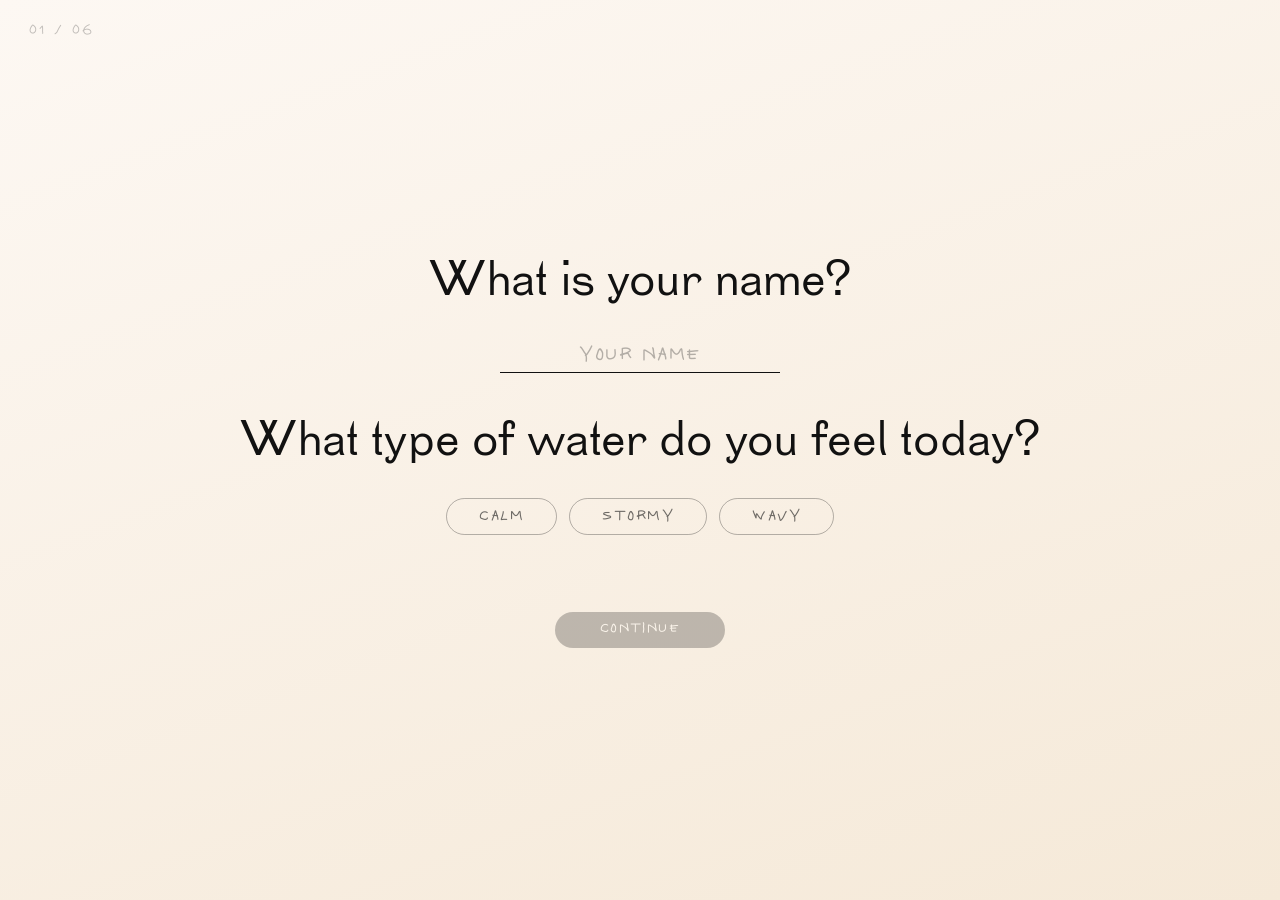
==== commit 01b28842: "Add colour-coded step backgrounds from card palette Sandy warm (Sexy Dunes) → step 1 + calm Pink/mag" ====
--- a/form.html
+++ b/form.html
@@ -429,17 +429,55 @@
       margin-bottom: 1.2rem;
     }
 
-    /* ── Subtle orb accents — sandy/warm tones only ── */
+    /* ── Step background tints — drawn from card palette, very subtle ── */
+
+    /* Sexy Dunes: warm sandy brown */
+    #step-1 {
+      background: linear-gradient(160deg, #fdf8f3 0%, #f5e9d8 100%);
+    }
+
+    /* Calm → Sexy Dunes sandy warmth */
+    #step-calm {
+      background: linear-gradient(160deg, #faf5ed 0%, #f0e2c8 100%);
+    }
+
+    /* Stormy → Acid Tabs pink/magenta */
+    #step-stormy {
+      background: linear-gradient(160deg, #fdf0f8 0%, #f5d8ee 100%);
+    }
+
+    /* Wavy → Deluxe O2 electric blue */
+    #step-wavy {
+      background: linear-gradient(160deg, #f0f5ff 0%, #d8e8fc 100%);
+    }
+
+    /* Breathe/Choose → Shell Cream green */
+    #step-breathe, #step-choose {
+      background: linear-gradient(160deg, #f0faf4 0%, #d8f0e4 100%);
+    }
+
+    /* Voice/Text/Thankyou → neutral warm white */
+    #step-voice, #step-text, #step-thankyou {
+      background: linear-gradient(160deg, #fdfcfb 0%, #f8f4ef 100%);
+    }
+
+    /* ── Orbs — tinted to match each step ── */
     .orb {
       position: absolute;
       border-radius: 50%;
       filter: blur(100px);
-      opacity: 0.18;
+      opacity: 0.35;
       pointer-events: none;
     }
-    .orb-1 { width: 480px; height: 480px; background: #c4a882; top: -160px; left: -140px; animation: drift1 10s ease-in-out infinite; }
-    .orb-2 { width: 420px; height: 420px; background: #a08060; bottom: -120px; right: -100px; animation: drift2 12s ease-in-out infinite; }
-    .orb-3 { width: 320px; height: 320px; background: #d4b896; top: 50%; left: 52%; transform: translate(-50%,-50%); animation: drift3 9s ease-in-out infinite; }
+
+    /* Stormy: pink orbs */
+    #step-stormy .orb-1 { width: 480px; height: 480px; background: #e060b0; top: -160px; left: -140px; animation: drift1 10s ease-in-out infinite; }
+
+    /* Wavy: blue orbs */
+    .orb-1 { width: 480px; height: 480px; background: #6688ee; top: -160px; left: -140px; animation: drift1 10s ease-in-out infinite; }
+    .orb-2 { width: 420px; height: 420px; background: #4466cc; bottom: -120px; right: -100px; animation: drift2 12s ease-in-out infinite; }
+    .orb-3 { width: 320px; height: 320px; background: #88aaff; top: 50%; left: 52%; transform: translate(-50%,-50%); animation: drift3 9s ease-in-out infinite; }
+
     @keyframes drift1 { 0%,100%{transform:translate(0,0) scale(1)} 50%{transform:translate(50px,40px) scale(1.08)} }
     @keyframes drift2 { 0%,100%{transform:translate(0,0) scale(1)} 50%{transform:translate(-45px,-35px) scale(1.06)} }
     @keyframes drift3 { 0%,100%{transform:translate(-50%,-50%) scale(1)} 50%{transform:translate(-50%,calc(-50% + 28px)) scale(1.04)} }
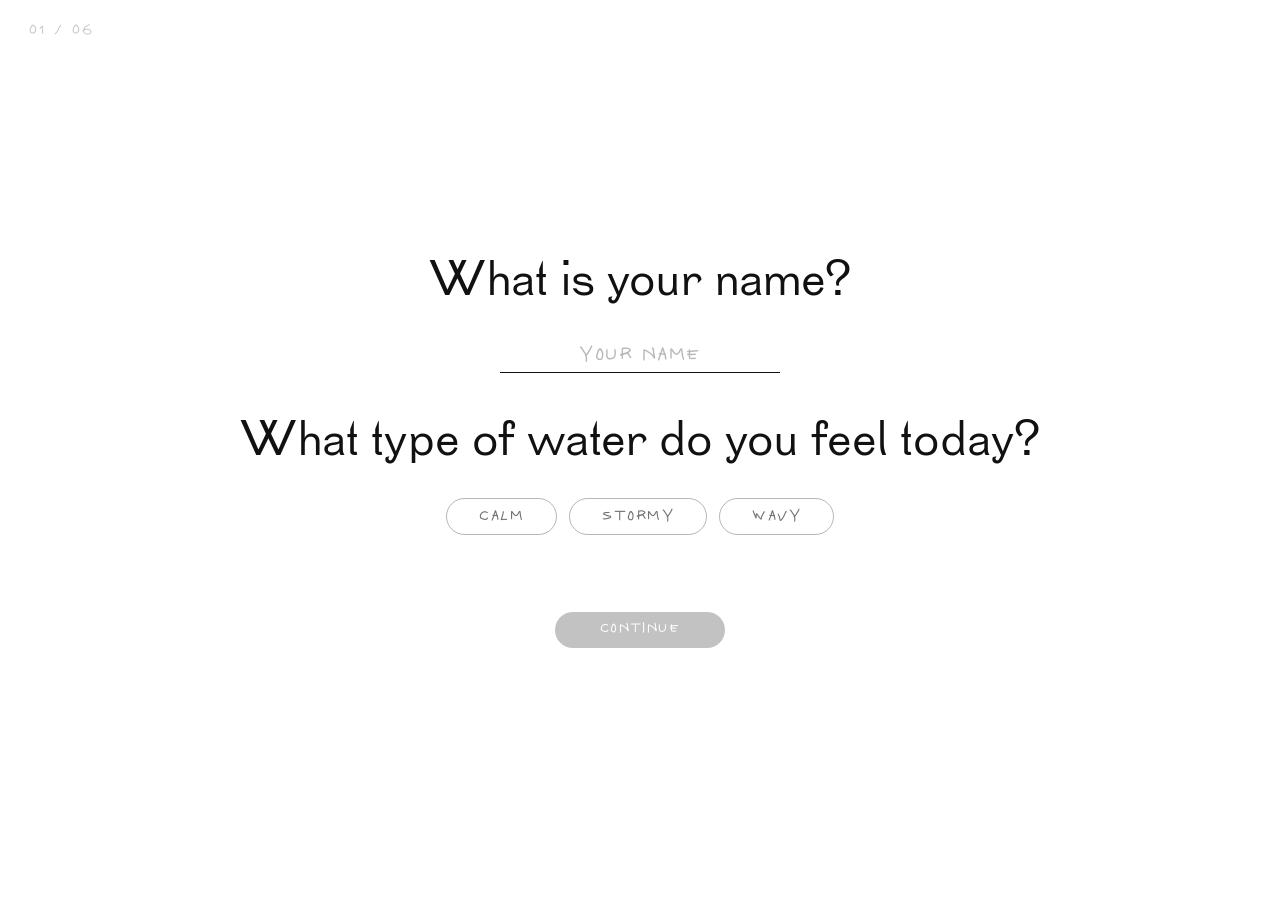
==== commit 0bcdfb9f: "Update form step backgrounds and breathe countdown - Step 1, breathe, choose, voice, text, thank you" ====
--- a/form.html
+++ b/form.html
@@ -185,14 +185,38 @@
     }
     .back-link:hover { color: var(--black); }
 
-    /* ── Breathe ── */
-    .breathe-lines { display: flex; flex-direction: column; gap: 0.6rem; }
-    .breathe-lines p {
+    /* ── Breathe countdown ── */
+    .breathe-label {
+      font-family: 'CeleScript', cursive;
+      font-size: clamp(11px, 1.1vw, 14px);
+      letter-spacing: 0.2em;
+      text-transform: uppercase;
+      color: rgba(17,17,17,0.3);
+      margin-bottom: 0.6rem;
+    }
+    .breathe-count-wrap {
+      overflow: hidden;
+      height: clamp(100px, 18vw, 200px);
+      display: flex;
+      align-items: center;
+      justify-content: center;
+    }
+    .breathe-count {
       font-family: 'NaNTresor', serif;
       font-weight: 200;
+      font-size: clamp(100px, 18vw, 200px);
+      line-height: 1;
       color: var(--black);
-      font-size: clamp(1.2rem, 2.5vw, 1.8rem);
-      letter-spacing: 0.04em;
+      display: block;
+      transition: transform 0.22s cubic-bezier(0.4,0,0.2,1), opacity 0.22s ease;
+    }
+    .breathe-count.roll-out {
+      transform: translateY(-60px);
+      opacity: 0;
+    }
+    .breathe-count.roll-in {
+      transform: translateY(60px);
+      opacity: 0;
     }
 
     /* ── Choose format cards ── */
@@ -429,16 +453,14 @@
       margin-bottom: 1.2rem;
     }
 
-    /* ── Step background tints — drawn from card palette, very subtle ── */
-
-    /* Sexy Dunes: warm sandy brown */
-    #step-1 {
-      background: linear-gradient(160deg, #fdf8f3 0%, #f5e9d8 100%);
-    }
-
-    /* Calm → Sexy Dunes sandy warmth */
+    /* ── Step backgrounds ── */
+
+    /* Step 1: plain white */
+    #step-1 { background: var(--white); }
+
+    /* Calm → Sargassum City: dark mossy green, very subtle */
     #step-calm {
-      background: linear-gradient(160deg, #faf5ed 0%, #f0e2c8 100%);
+      background: linear-gradient(160deg, #eef5ec 0%, #d4e8cc 60%, #c2dbb8 100%);
     }
 
     /* Stormy → Acid Tabs pink/magenta */
@@ -451,15 +473,11 @@
       background: linear-gradient(160deg, #f0f5ff 0%, #d8e8fc 100%);
     }
 
-    /* Breathe/Choose → Shell Cream green */
-    #step-breathe, #step-choose {
-      background: linear-gradient(160deg, #f0faf4 0%, #d8f0e4 100%);
-    }
-
-    /* Voice/Text/Thankyou → neutral warm white */
-    #step-voice, #step-text, #step-thankyou {
-      background: linear-gradient(160deg, #fdfcfb 0%, #f8f4ef 100%);
-    }
+    /* Breathe + Choose: plain white */
+    #step-breathe, #step-choose { background: var(--white); }
+
+    /* Voice / Text / Thank you: plain white */
+    #step-voice, #step-text, #step-thankyou { background: var(--white); }
 
     /* ── Orbs — tinted to match each step ── */
     .orb {
@@ -549,11 +567,10 @@
 ───────────────────────────────────────── -->
 <div class="page" id="step-breathe">
   <span class="step-indicator">03 / 06</span>
-  <div class="breathe-lines">
-    <p>Close your eyes.</p>
-    <p>Breathe for 10 seconds.</p>
+  <p class="breathe-label">breathe</p>
+  <div class="breathe-count-wrap">
+    <span class="breathe-count" id="breathe-count">10</span>
   </div>
-  <button class="next-btn" onclick="goTo('step-choose')">Next</button>
 </div>
 
 
@@ -699,6 +716,8 @@
   /* ═══════════════════════════════════════
      PAGE TRANSITIONS
   ═══════════════════════════════════════ */
+  let breatheTimer = null;
+
   function goTo(pageId) {
     document.querySelectorAll('.page').forEach(p => p.classList.remove('active'));
     const t = document.getElementById(pageId);
@@ -706,6 +725,34 @@
     t.style.animation = 'none';
     t.offsetHeight;
     t.style.animation = '';
+    if (pageId === 'step-breathe') startBreatheCountdown();
+  }
+
+  function startBreatheCountdown() {
+    if (breatheTimer) clearInterval(breatheTimer);
+    let count = 10;
+    const el = document.getElementById('breathe-count');
+    el.textContent = count;
+    el.classList.remove('roll-out', 'roll-in');
+
+    breatheTimer = setInterval(() => {
+      // roll current number out upward
+      el.classList.add('roll-out');
+      setTimeout(() => {
+        count--;
+        el.classList.remove('roll-out');
+        el.classList.add('roll-in');
+        el.textContent = count;
+        // force reflow then animate in
+        el.offsetHeight;
+        el.classList.remove('roll-in');
+
+        if (count === 0) {
+          clearInterval(breatheTimer);
+          setTimeout(() => goTo('step-choose'), 600);
+        }
+      }, 220);
+    }, 1000);
   }
 
   /* ═══════════════════════════════════════
